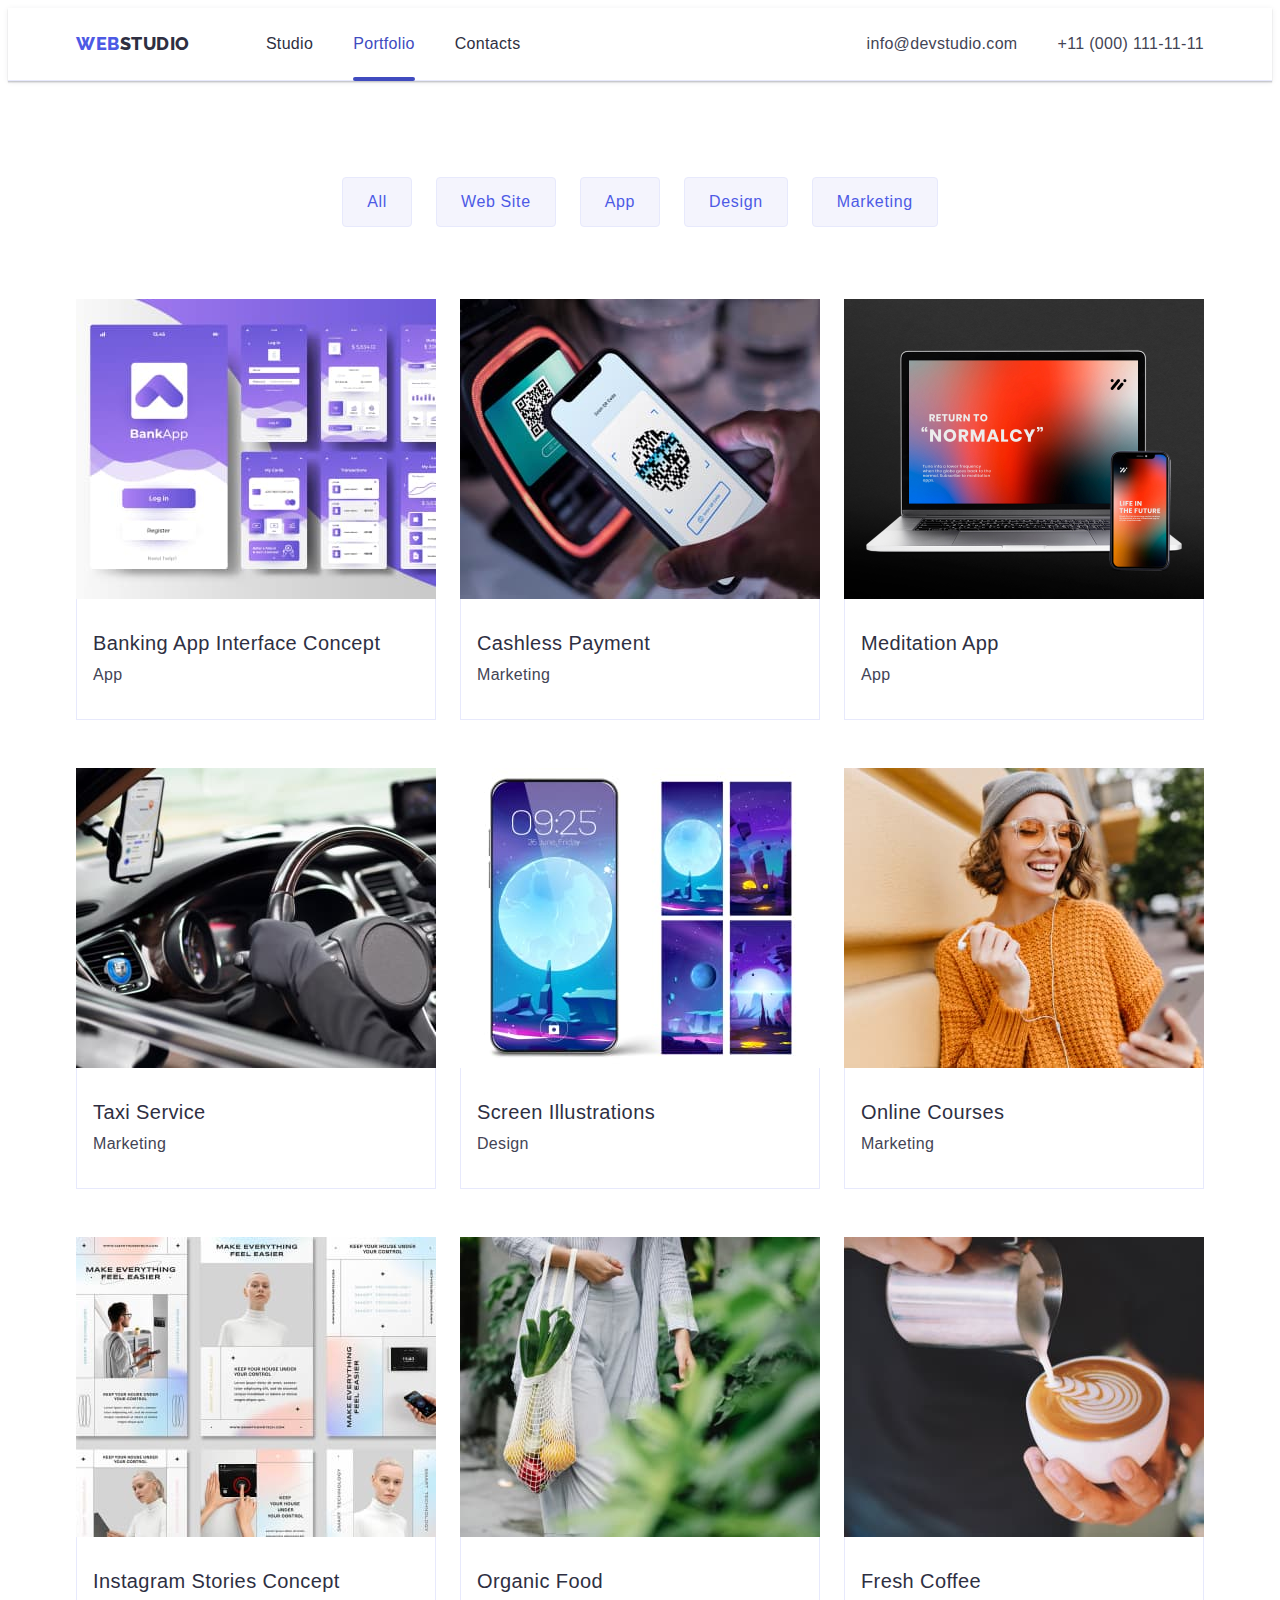
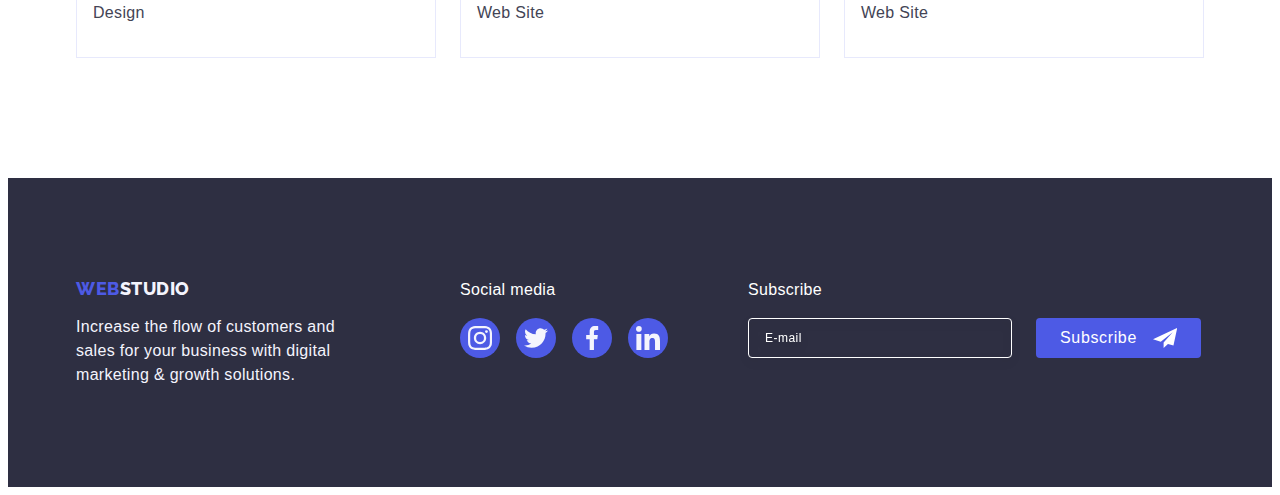
==== portfolio.html @ 1b5de305 "start" ====
<!DOCTYPE html>
<html lang="en">
<head>
    <meta charset="UTF-8">
    <meta http-equiv="X-UA-Compatible" content="IE=edge">
    <meta name="viewport" content="width=device-width, initial-scale=1.0">
    <link rel="preconnect" href="https://fonts.googleapis.com">
<link rel="preconnect" href="https://fonts.gstatic.com" crossorigin>
<link href="https://fonts.googleapis.com/css2?family=Raleway:wght@800family=Roboto:wght@400;500;700;900display=swap" rel="stylesheet">
    <title>WebStudio</title>
    <link rel="stylesheet" href="https://cdnjs.cloudflare.com/ajax/libs/modern-normalize/2.0.0/modern-normalize.min.css" integrity="sha512-4xo8blKMVCiXpTaLzQSLSw3KFOVPWhm/TRtuPVc4WG6kUgjH6J03IBuG7JZPkcWMxJ5huwaBpOpnwYElP/m6wg==" crossorigin="anonymous" referrerpolicy="no-referrer" />
    <link rel="stylesheet" href="./css/styles.css">
</head>

<body>
    <header class="header">
        <div class="container header-container">
            <nav class="header-navigation">
                <a class="logo link" href="#">Web<span class="header-logo">Studio</span></a>
                <ul class="header-list list">
                    <li class="header-item"><a class="header-link link" href="./index.html"> Studio</a></li>
                    <li class="header-item"><a class="header-link link activ" href="./portfolio.html">Portfolio</a></li>
                    <li class="header-item"><a class="header-link link" href="">Contacts</a></li>
                </ul>
                </nav>
                <address class="adress">
                    <ul class="adress-list list" >
                        <li class="adress-item">
                            <a class="adress-link link" href="mailto:info@devstudio.com">info@devstudio.com</a>
                        </li>
                        <li class="adress-item">
                            <a class="adress-link link" href="tel:+110001111111">+11 (000) 111-11-11</a>
                        </li>
                    </ul>
                </address>
            </div>
        </header>
    
    <main>
        <section class="section-top">
            <div class="wrap container">
                    <h1 class="visually-hidden">Advantages</h1>
                    <ul class="filters-list list">
                        <li class="filters-item">
                            <button class="filters-btn" type="button">All</button>
                        </li>
                        <li class="filters-item">
                            <button class="filters-btn" type="button">Web Site</button>
                        </li>
                        <li class="filters-item">
                        <button class="filters-btn" type="button">App</button>
                    </li>
                    <li class="filters-item">
                        <button class="filters-btn" type="button">Design</button>
                    </li>
                    <li class="filters-item">
                        <button class="filters-btn" type="button">Marketing</button>
                    </li>
                </ul>
            
                <ul class="list card-set">
                    <li class="banking-item card">
                        <a  class="banking-link link" href="">
                            <div class="card-wrap">
                                <img class="banking-photo" src="./images/img-1.jpg" alt="photo-1" width="360" height="300">
                                <p class="card-text">14 Stylish and User-Friendly App Design Concepts · Task Manager App · Calorie Tracker App · Exotic Fruit Ecommerce App · Cloud Storage App</p>
                            </div>
                            <div class="banking-add">
                                <h2 class="banking-text">Banking App Interface Concept</h2>
                                <p class="banking-desc">App</p>
                            </div>
                        </a>
                    </li>
                    <li class="banking-item card">
                        <a  class="banking-link link" href="">
                            <div class="card-wrap">
                            <img class="banking-photo" src="./images/img-2.jpg" alt="photo-2" width="360" height="300">
                            <p class="card-text">14 Stylish and User-Friendly App Design Concepts · Task Manager App · Calorie Tracker App · Exotic Fruit Ecommerce App · Cloud Storage App</p>
                            </div>
                            <div class="banking-add">
                                <h2 class="banking-text">Cashless Payment</h2>
                                <p class="banking-desc">Marketing</p>
                            </div>
                        </a>
                    </li>
                    <li class="banking-item card">
                        <a  class="banking-link link" href="">
                            <div class="card-wrap">
                            <img class="banking-photo" src="./images/img-3.jpg" alt="photo-3" width="360" height="300">
                            <p class="card-text">14 Stylish and User-Friendly App Design Concepts · Task Manager App · Calorie Tracker App · Exotic Fruit Ecommerce App · Cloud Storage App</p>
                            </div>
                            <div class="banking-add">
                                <h2 class="banking-text">Meditation App</h2>
                                <p class="banking-desc">App</p>
                            </div>
                        </a>
                    </li>
                    <li class="banking-item card">
                        <a class="banking-link link" href="">
                            <div class="card-wrap">
                            <img class="banking-photo" src="./images/img-4.jpg" alt="photo-4" width="360" height="300">
                            <p class="card-text">14 Stylish and User-Friendly App Design Concepts · Task Manager App · Calorie Tracker App · Exotic Fruit Ecommerce App · Cloud Storage App</p>
                            </div>
                            <div class="banking-add">
                                <h2 class="banking-text">Taxi Service</h2>
                                <p class="banking-desc">Marketing</p>
                            </div>
                        </a>
                </li>
                <li class="banking-item card">
                    <a class="banking-link link" href="">
                        <div class="card-wrap">
                        <img class="banking-photo" src="./images/img-5.jpg" alt="photo-5" width="360" height="300">
                        <p class="card-text">14 Stylish and User-Friendly App Design Concepts · Task Manager App · Calorie Tracker App · Exotic Fruit Ecommerce App · Cloud Storage App</p>
                        </div>
                        <div class="banking-add">
                            <h2 class="banking-text">Screen Illustrations</h2>
                            <p class="banking-desc">Design</p>
                        </div>
                    </a>
                </li>
                <li class="banking-item card">
                    <a class="banking-link link" href="">
                        <div class="card-wrap">
                        <img class="banking-photo" src="./images/img-6.jpg" alt="photo-6" width="360" height="300">
                        <p class="card-text">14 Stylish and User-Friendly App Design Concepts · Task Manager App · Calorie Tracker App · Exotic Fruit Ecommerce App · Cloud Storage App</p>
                        </div>
                        <div class="banking-add">
                            <h2 class="banking-text">Online Courses</h2>
                            <p class="banking-desc">Marketing</p>
                        </div>
                </a>
            </li>
            <li class="banking-item card">
                <a class="banking-link link" href="">
                    <div class="card-wrap">
                    <img class="banking-photo" src="./images/img-7.jpg" alt="photo-7" width="360" height="300">
                    <p class="card-text">14 Stylish and User-Friendly App Design Concepts · Task Manager App · Calorie Tracker App · Exotic Fruit Ecommerce App · Cloud Storage App</p>
                    </div>
                    <div class="banking-add">
                        <h2 class="banking-text">Instagram Stories Concept</h2>
                        <p class="banking-desc" >Design</p>
                    </div>
                </a>
            </li>
            <li class="banking-item card">
                <a class="banking-link link" href="">
                    <div class="card-wrap">
                    <img class="banking-photo" src="./images/img-8.jpg" alt="photo-8" width="360" height="300">
                    <p class="card-text">14 Stylish and User-Friendly App Design Concepts · Task Manager App · Calorie Tracker App · Exotic Fruit Ecommerce App · Cloud Storage App</p>
                    </div>
                    <div class="banking-add">
                        <h2 class="banking-text">Organic Food</h2>
                        <p class="banking-desc">Web Site</p>
                    </div>
                </a>
            </li>
            <li class="banking-item card">
                <a class="banking-link link" href="">
                    <div class="card-wrap">
                    <img class="banking-photo" src="./images/img-9.jpg" alt="photo-9" width="360" height="300">
                    <p class="card-text">14 Stylish and User-Friendly App Design Concepts · Task Manager App · Calorie Tracker App · Exotic Fruit Ecommerce App · Cloud Storage App</p>
                    </div>
                    <div class="banking-add">
                        <h2 class="banking-text">Fresh Coffee</h2>
                        <p class="banking-desc">Web Site</p>
                    </div>
                </a>
            </li>
        </ul>
    </div>
        </section>
    </main>
    
    <footer class="footer">
        <div class="footer-wrap container">
            <div class="footer-box">
                <a class="logo logo-link link" href="#">Web<span class="footer-logo">Studio</span></a>
                <p class="footer-text">Increase the flow of customers and sales for your business with digital marketing & growth solutions.</p>
            </div>
            <div class="footer-social">
                <p class="social-subtitle">Social media</p>
                <ul class="footer-soc-list list">
                    <li class="footer-soc-item">
                        <a class="footer-soc-link link" href="">
                            <svg class="footer-soc-svg" width="24" height="24">
                                <use href="./images/icons.svg#icon-instagram-2"></use>
                            </svg>
                        </a>
                    </li>
                    <li  class="footer-soc-item">
                        <a class="footer-soc-link link" href="">
                            <svg class="footer-soc-svg" width="24" height="24">
                                <use href="./images/icons.svg#icon-twitter-1"></use>
                            </svg>
                        </a>
                    </li>
                    <li  class="footer-soc-item">
                        <a class="footer-soc-link link" href="">
                            <svg class="footer-soc-svg" width="24" height="24">
                                <use href="./images/icons.svg#icon-facebook-1"></use>
                            </svg>
                        </a>
                    </li>
                    <li  class="footer-soc-item">
                        <a class="footer-soc-link link" href="">
                            <svg class="footer-soc-svg" width="24" height="24">
                                <use href="./images/icons.svg#icon-linkedin-1"></use>
                            </svg>
                        </a>
                    </li>
                </ul>
            </div>
            <div class="footer-button">
                <p class="footer-desc">Subscribe</p>
                <form class="footer-form">
                    <label class="footer-label">
                        <input class="footer-input" type="email" name="email" placeholder="E-mail">
                    </label>
                    <button class="subscribe-btn" type="submit">Subscribe
                        <svg class="footer-name-svg" width="24" height="24">
                            <use href="./images/icons.svg#icon-telegram"></use>
                        </svg>
                    </button>
                </form>
            </div>
        </div>
    </footer>
   
</body>
</html>
---- css/styles.css ----
:root{
    --title-color: #2E2F42;
    --subtitle-color: #434455;
    --primary-color: #4D5AE5;
    --btn-color: #F4f4fd;
    --second-color: #404BBF;
    --main-color: #FFFFFF;
    --link-color: #8E8F99;
    --transition: 250ms cubic-bezier(0.4, 0, 0.2, 1); 
}

*,
*::before,
*::after{
    box-sizing: border-box;
}

body{
    font-family: 'Roboto', sans-serif;
    color: var(--subtitle-color);
    background: var(--main-color);
}
p,h1,h2,h3,h4,h5,h6{
    margin-top: 0;
    margin-bottom: 0;
}
img{
    display: block;
    max-width: 100%;
    height: auto;
}

.link{
    text-decoration: none;
}
.list{
    list-style-type: none;
    margin-top: 0;
    margin-bottom: 0;
    padding-left: 0;
}
.visually-hidden {
    position: absolute;
    width: 1px;
    height: 1px;
    margin: -1px;
    border: 0;
    padding: 0;
    white-space: nowrap;
    clip-path: inset(100%);
    clip: rect(0 0 0 0);
    overflow: hidden;
  }


/* -----------------HEADER-------------------------------- */

.header{ 
    border-bottom: 1px solid #E7e9fc;
    box-shadow: 0px 2px 1px rgba(46, 47, 66, 0.08), 0px 1px 1px rgba(46, 47, 66, 0.16), 0px 1px 6px rgba(46, 47, 66, 0.08);
}
.container{
    width: 100%;
    max-width: 1158px;
    padding: 0 15px;
    margin: 0 auto;
}
.header-container{
    display: flex;
    justify-content: space-between;

    
}
.header-navigation{
    list-style: none;
    display: flex;
    align-items: center;

}
.header-list{
    display: flex;
    gap: 40px;
    
}


.header-logo{
    font-family: 'Raleway', sans-serif;
    font-weight: 800;
    font-size: 18px;
    line-height: 1.17;
    color: var(--title-color);
    text-transform: uppercase;
    letter-spacing: 0.03em;
}

.logo{
    font-family: 'Raleway', sans-serif;
    font-weight: 800;
    font-size: 18px;
    line-height: 1.17;
    letter-spacing: 0.03em;
    text-transform: uppercase;
    color: var(--primary-color);
    margin-right: 76px;
    
   
}


.header-link{
    font-weight: 500;
    font-size: 16px;
    line-height: 1.5;
    letter-spacing: 0.02em;
    color: var(--title-color);
    text-decoration: none;
    padding-top: 24px;
    padding-bottom: 24px;
    display: block;
    transition: color var(--transition);
}
.header-link:hover,
.header-link:focus{
    color: var(--second-color); 
}
.activ{
    position: relative;
    color: var(--second-color);
}
.activ::after{
    content: "";
    position: absolute;
    width: 100%;
    height:4px;
    left: 0;
    bottom: -1px;
    background-color: var(--second-color);
    border-radius: 2px;
}



.adress{
    display: flex;
    font-style: normal;
    align-items: center;

}
.adress-list{
    display: flex;
    gap: 40px;

    
}
.adress-link{
    font-size: 16px;
    line-height: 1.5;
    letter-spacing: 0.02em;
    color: var(--subtitle-color);
    transition: color var(--transition);
}
.adress-link:hover,
.adress-link:focus{
    color: var(--second-color);
}

/* -------------------HERO---------------------------------------- */

.section-hero{
  padding: 188px 0;
  background: var(--title-color);
  background-image:
  linear-gradient(rgba(46, 47, 66, 0.7),
  rgba(46, 47, 66, 0.7)),
     url(../images/people-office.jpg);
  background-repeat: no-repeat;
  background-position: center;
  background-size: cover;
  max-width: 1440px;
  margin: 0 auto;
 
}

.hero-title{
    font-weight: 700;
    font-size: 56px;
    line-height: 1.07;
    text-align: center;
    letter-spacing: 0.02em;
    color: var(--main-color);
    max-width: 496px;
    margin-left: auto;
    margin-right: auto;
    margin-bottom: 48px;
   
}

.hero-btn{
    font-family: 'Roboto' ,sans-serif;
    font-weight: 500;
    font-size: 16px;
    letter-spacing: 0.04em;
    line-height: 1.5;
    color: var(--main-color);
    background-color: var(--primary-color);
    cursor: pointer;
    display: block;
    margin: 0 auto;
    padding: 16px 32px;
    min-width: 169px;
    height: 56px;
    border: none;
    border-radius: 4px;
    transition:
    background-color var(--transition);

}
.hero-btn:hover,
.hero-btn:focus{
    background-color: var(--second-color);
    color: var(--main-color);
    
}
/* --------------------TECHNO-------------------------------- */
.techno{
    padding-top: 120px;
    padding-bottom: 120px;
}
.techno-icon{
    display: flex;
    justify-content: center;
    align-items: center;
    height: 112px;
    background-color: #f4f4fd;
    border-radius: 4px;
    margin-bottom: 8px;
}

.techno-list{
    display: flex;
    gap: 24px;
}
.techno-item{
    flex-basis: calc((100% - 72px) / 4);
}
.techno-title{
    font-weight: 500;
    font-size: 20px;
    line-height: 1.2;
    letter-spacing: 0.02em;
    color: var(--title-color);
    margin-bottom: 8px;
}
.techno-text{
    font-size: 16px;
    line-height: 1.5;
    letter-spacing: 0.02em;
    color: var(--subtitle-color);
}
/* ----------------------------DOING------------------------- */
.doing{
    padding-bottom: 120px;
}

.doing-list{
    display: flex;
    flex-wrap: wrap;
    gap: 24px;
}
.doing-item{
    width: calc((100% - 48px) / 3);
}


/* -------------------TEAM-------------------------- */
.team{
    background-color: var(--btn-color);
    padding: 120px 0;
}
.team-list{
    display: flex;
    flex-wrap: wrap;
    gap: 24px;
}
.team-icon{
    display: flex;
    justify-content: center;
    gap: 24px;
}
.icon-item{
    width: 40px;
    height: 40px;
}
.icon-link{
    width: 100%;
    height: 100%;
    background-color: #4D5AE5;
    display: flex;
    justify-content: center;
    align-items: center;
    border-radius: 50%;
    transition: background-color var(--transition);
}
.icon-link:hover,
.icon-link:focus{
    background-color: var(--second-color);
}
.icon-soc{
    fill: var(--btn-color);
}
.team-item{
    background-color: var(--main-color);
    width: calc((100% - 72px) / 4);
    border-radius: 0px 0px 4px 4px;
    box-shadow: 0px 1px 6px rgba(46, 47, 66, 0.08), 0px 1px 1px rgba(46, 47, 66, 0.16), 0px 2px 1px rgba(46, 47, 66, 0.08);

}
.team-inner{
    padding: 32px 0;
}
.customers-title,
.doing-title,
.team-title{
    font-weight: 700;
    font-size: 36px;
    line-height: 1.11;
    letter-spacing: 0.02em;
    color: var(--title-color);
    text-align: center;
    text-transform: capitalize;
    margin-bottom: 72px;
}

    

.team-title-less{
    font-weight: 500;
    font-size: 20px;
    line-height: 1.2;
    letter-spacing: 0.02em;
    color: var(--title-color);
    background-color: var(--main-color);
    margin-bottom: 8px;
    text-align: center;
}
.team-text{
    font-size: 16px;
    line-height: 1.5;
    letter-spacing: 0.02em;
    color: var(--subtitle-color);
    text-align: center;
    margin-bottom: 8px;;
}
/* -------------CUSTOMERS------------- */
.customers{
    padding: 120px 0;
}
.customers-list{
    display: flex;
    gap: 24px;
}
.customers-item{
    flex-basis: calc((100% - 120px) / 6);
    height: 88px;
}
.customers-svg{
    fill: currentColor;
}
.customers-link{
    width: 100%;
    height: 100%;
    border: 1px solid #8E8F99;border-radius: 4px;
    display: flex;
    justify-content: center;
    align-items: center;
    color: var(--link-color);
    transition: border-color var(--transition),
    color var(--transition);
}



.customers-link:hover,
.customers-link:focus{
    border-color: var(--second-color);
    color: var(--second-color);
}


/* ---------------FOOTER------------ */
.footer{
    background-color: var(--title-color);
    padding: 100px 0;
}
.footer-wrap{
    display: flex;
    align-items: baseline;
}
.footer-logo{
    font-family: 'Raleway', sans-serif;
    font-weight: 800;
    font-size: 18px;
    line-height: 1.17;
    letter-spacing: 0.03em;
    text-transform: uppercase;
    color: var(--btn-color);
    margin-bottom: 16px;

}
.logo-link{
    display: inline-block;
    margin-bottom: 16px;
}
.footer-text{
    font-size: 16px;
    line-height: 1.5;
    letter-spacing: 0.02em;
    color: var(--btn-color);
    max-width: 264px;
   
}
.footer-social{
    width: 208px;
    height: 80px;
    margin-right: 80px;
}
.footer-soc-list{
    display: flex;
    gap: 16px;
}
.footer-soc-item{
    width: 40px;
    height: 40px;
}
.footer-soc-link{
    width: 100%;
    height: 100%;
    border-radius: 50%;
    background-color: var(--primary-color);
    display: flex;
    justify-content: center;
    align-items: center;
    transition: background-color var(--transition);
}
.footer-soc-link:hover,
.footer-soc-link:focus{
    background-color: #31d0aa;
}

.footer-box{
    margin-right: 120px;
}
.footer-soc-svg{
    fill: var(--btn-color);
}
.footer-desc,
.social-subtitle{
    font-weight: 500;
    font-size: 16px;
    line-height: 1.5;
    letter-spacing: 0.02em;
    color: var(--main-color);
    margin-bottom: 16px;
}
.footer-button{

}
.footer-form{
    display: flex;
    gap: 24px;
}
.footer-input{
    width: 264px;
    height: 40px;
    border: 1px solid var(--main-color);
    border-radius: 4px;
    background-color: transparent;
    padding: 8px 16px;
    font-weight: 400;
    font-size: 12px;
    line-height: 1.5;
    letter-spacing: 0.04em;
    color: var(--main-color);
    filter: drop-shadow(0px 4px 4px rgba(0, 0, 0, 0.15));

}
.footer-input::placeholder{
    color: var(--main-color);
}
.subscribe-btn{
    font-family: 'Roboto',sans-serif;
    font-style: normal;
    font-weight: 500;
    font-size: 16px;
    line-height: 1.5;
    text-align: center;
    letter-spacing: 0.04em;
    color: var(--main-color);
    background-color: var(--primary-color);
    border-radius: 4px;
    padding: 8px 24px;
    min-width: 165px;
    height: 40px;
    display: flex;
    justify-content: center;
    align-items: center;
    cursor: pointer;
    border: none;
}
.footer-name-svg{
    margin-left: 16px;
}
    
/* -----------PORTFOLIO--------------     */
.section-top{
    padding-top: 96px;
    padding-bottom: 120px;
}

.filters-list{
    display: flex;
    justify-content: center;
    gap: 24px;
    margin-bottom: 72px;
  
}


.filters-btn{
    font-family: "Roboto", sans-serif;
    font-weight: 500;
    font-size: 16px;
    line-height: 1.5;
    letter-spacing: 0.04em;
    color: var(--primary-color);
    background-color: var(--btn-color);
    cursor: pointer;
    padding: 12px 24px;
    border: 1px solid #E7E9FC;
    border-radius: 4px;
    transition: color var(--transition), background-color var(--transition), border-color var(--transition), box-shadow var(--transition);


}
.filters-btn:hover,
.filters-btn:focus{
    background-color: var(--second-color);
    color: var(--main-color);
    border: 1px solid transparent;
    box-shadow: 0px 3px 1px rgba(0, 0, 0, 0.1), 0px 2px 1px rgba(0, 0, 0, 0.08), 0px 2px 2px rgba(0, 0, 0, 0.12);

}
 



.card-set{
    display: flex;
    flex-wrap: wrap;
    row-gap: 48px;
    column-gap: 24px;

    
}
.card-wrap{
    position:relative;
    overflow: hidden;
}
.card-text{
    font-weight: 400;
    font-size: 16px;
    line-height: 1.5;
    letter-spacing: 0.02em;
    color: #F4F4FD;
    position: absolute;
    top: 0;
    padding: 40px 32px;
    background-color: var(--primary-color);
    width: 100%;
    height: 100%;
    transform: translateY(100%);
    transition: transform var(--transition);
}
.banking-link:hover .card-text,
.banking-link:focus .card-text{
    transform: translateY(0%);
}

.card{
    width: calc((100% - 48px) / 3);

}
.banking-link{
    display: block;
    transition: box-shadow var(--transition);
}
.banking-link:hover,
.banking-link:focus{
    box-shadow: 0px 1px 6px rgba(46, 47, 66, 0.08), 0px 1px 1px rgba(46, 47, 66, 0.16), 0px 2px 1px rgba(46, 47, 66, 0.08);
}
.banking-add{
    padding: 32px 16px;
    border: 1px solid #E7E9FC;
    border-top: none;
}

.banking-text{
    font-weight: 500;
    font-size: 20px;
    line-height: 1.2;
    letter-spacing: 0.02em;
    color: var(--title-color);
    margin-bottom: 8px;
}


.banking-desc{
    font-size: 16px;
    line-height: 1.5;
    letter-spacing: 0.02em;
    color: var(--subtitle-color);
}
.backdrop{
    position: fixed;
    top: 0;
    left: 0;
    z-index: 2;
    width: 100%;
    height: 100%;
    background-color: rgba(46, 47, 66, 0.4);
    transition: opacity var(--transition), visibility var(--transition);
   
}
.modal{
    position: absolute;
    top: 50%;
    left: 50%;
    transform: translate(-50%, -50%) scaleY(1);
    width: 408px;
    min-height: 584px;
    background: #FCFCFC;
    box-shadow: 0px 1px 1px rgba(0, 0, 0, 0.14), 0px 1px 3px rgba(0, 0, 0, 0.12), 0px 2px 1px rgba(0, 0, 0, 0.2);
    border-radius: 4px;
    transition: transform var(--transition);
    background: #FFFFFF;
    padding: 72px 24px 24px 24px;

}
.is-hidden{
     opacity: 0;
     visibility: hidden;
     pointer-events: none;
} 
.modal-btn{
    position: absolute;
    top: 24px;
    right: 24px;
    width: 24px;
    height: 24px;
    border-radius: 50%;
    display: flex;
    align-items: center;
    justify-content: center;
    background: #E7E9FC;
    border: 1px solid rgba(0, 0, 0, 0.1);
    padding: 0;
    cursor: pointer;
    transition: background-color var(--transition), border var(--transition);
}
.backdrop.is-hidden .modal{
    transform: translate(-50%, -50%) scaleY(0);
}
.modal-btn:hover,
.modal-btn:focus{
    background-color: var(--second-color);
    border: none;
}
.modal-btn-svg{
    transition: fill var(--transition);
}
.modal:hover .modal-btn,
.modal:focus .modal-btn{
    fill: #ffffff;
} 
.modal-title{
    font-weight: 500;
    font-size: 16px;
    line-height: 1.5;
    text-align: center;
    letter-spacing: 0.02em;
    color: var(--title-color);
    margin-bottom: 16px;
}
.modal-field{
    display: flex;
    flex-direction: column;
    max-width: 100%;
    margin-bottom: 8px;
}

.form-input{
    font-family: inherit;
    width: 360px;
    height: 40px;
    border-radius: 4px;
    border: 1px solid rgba(46, 47, 66, 0.4);
    background-color: transparent;
    padding-left: 38px;
    outline: transparent;
    transition: border-color var(--transition);
}
.form-label{
    display: inline-block;
    margin-bottom: 4px;
    font-weight: 400;
    font-size: 12px;
    line-height: 1.17;
    letter-spacing: 0.04em;
    color: var(--link-color);

}
.form-input:focus{
    border-color: var(--primary-color);
}
.form-input:focus + .modal-name-svg{
    fill: var(--primary-color);
}

 
.input-wrep{
    position: relative;
    
}
.modal-name-svg{
    position: absolute;
    left: 16px;
    top: 50%;
    transform: translateY(-50%);
    transition: fill var(--transition);
}
.area{
    margin-bottom: 16px;
}
.form-textarea{
    width: 360px;
    height: 120px;
    border-radius: 4px;
    padding: 8px 16px;
    font-weight: 400;
    font-size: 12px;
    line-height: 1.17;
    letter-spacing: 0.04em;
    resize: none;
    color: rgba(46, 47, 66, 0.4);
    border: 1px solid rgba(46, 47, 66, 0.4);
    background-color: transparent;
    outline: transparent;
    transition: border-color var(--transition);
}
.form-textarea:focus{
    border-color: var(--primary-color);
}
.form-textarea::placeholder{
    border-color: var(--primary-color);
}
.input-check{
    display: inline-block;
}
.modal-check{
    margin-bottom: 24px;
}
.check-label{
    font-weight: 400;
    font-size: 12px;
    line-height: 1.17;
    letter-spacing: 0.04em;
    color: #8E8F99;
}

.check-label a{
    text-decoration: underline;
}

.check-label span{
    width: 16px;
    height: 16px;
    display: inline-flex;
    align-items: center;
    justify-content: center;
    background: #FFFFFF;
    border: 1px solid rgba(46, 47, 66, 0.4);
    border-radius: 2px;
    margin-right: 8px;
    fill: transparent;
    transition: background-color var(--transition),
    border var(--transition),
    fill var(--transition);
}
.chack-link{
    color: var(--primary-color);
}
.input-check:checked + .check-label span{
    background-color: var(--second-color);
    border: none;
    fill: var(--btn-color);
}
.botton-btn{
    font-family: 'Roboto', sans-serif;
    font-weight: 500;
    font-size: 16px;
    line-height: 1.5;
    display: block;
   margin: 0 auto;
    min-width: 169px;
    height: 56px;
    letter-spacing: 0.04em;
    color: #FFFFFF;
    background: var(--primary-color);
    box-shadow: 0px 4px 4px rgba(0, 0, 0, 0.15);
    border-radius: 4px;
    padding: 16px 32px;
    cursor: pointer;
    border: none;
    transition: background-color var(--transition);
}
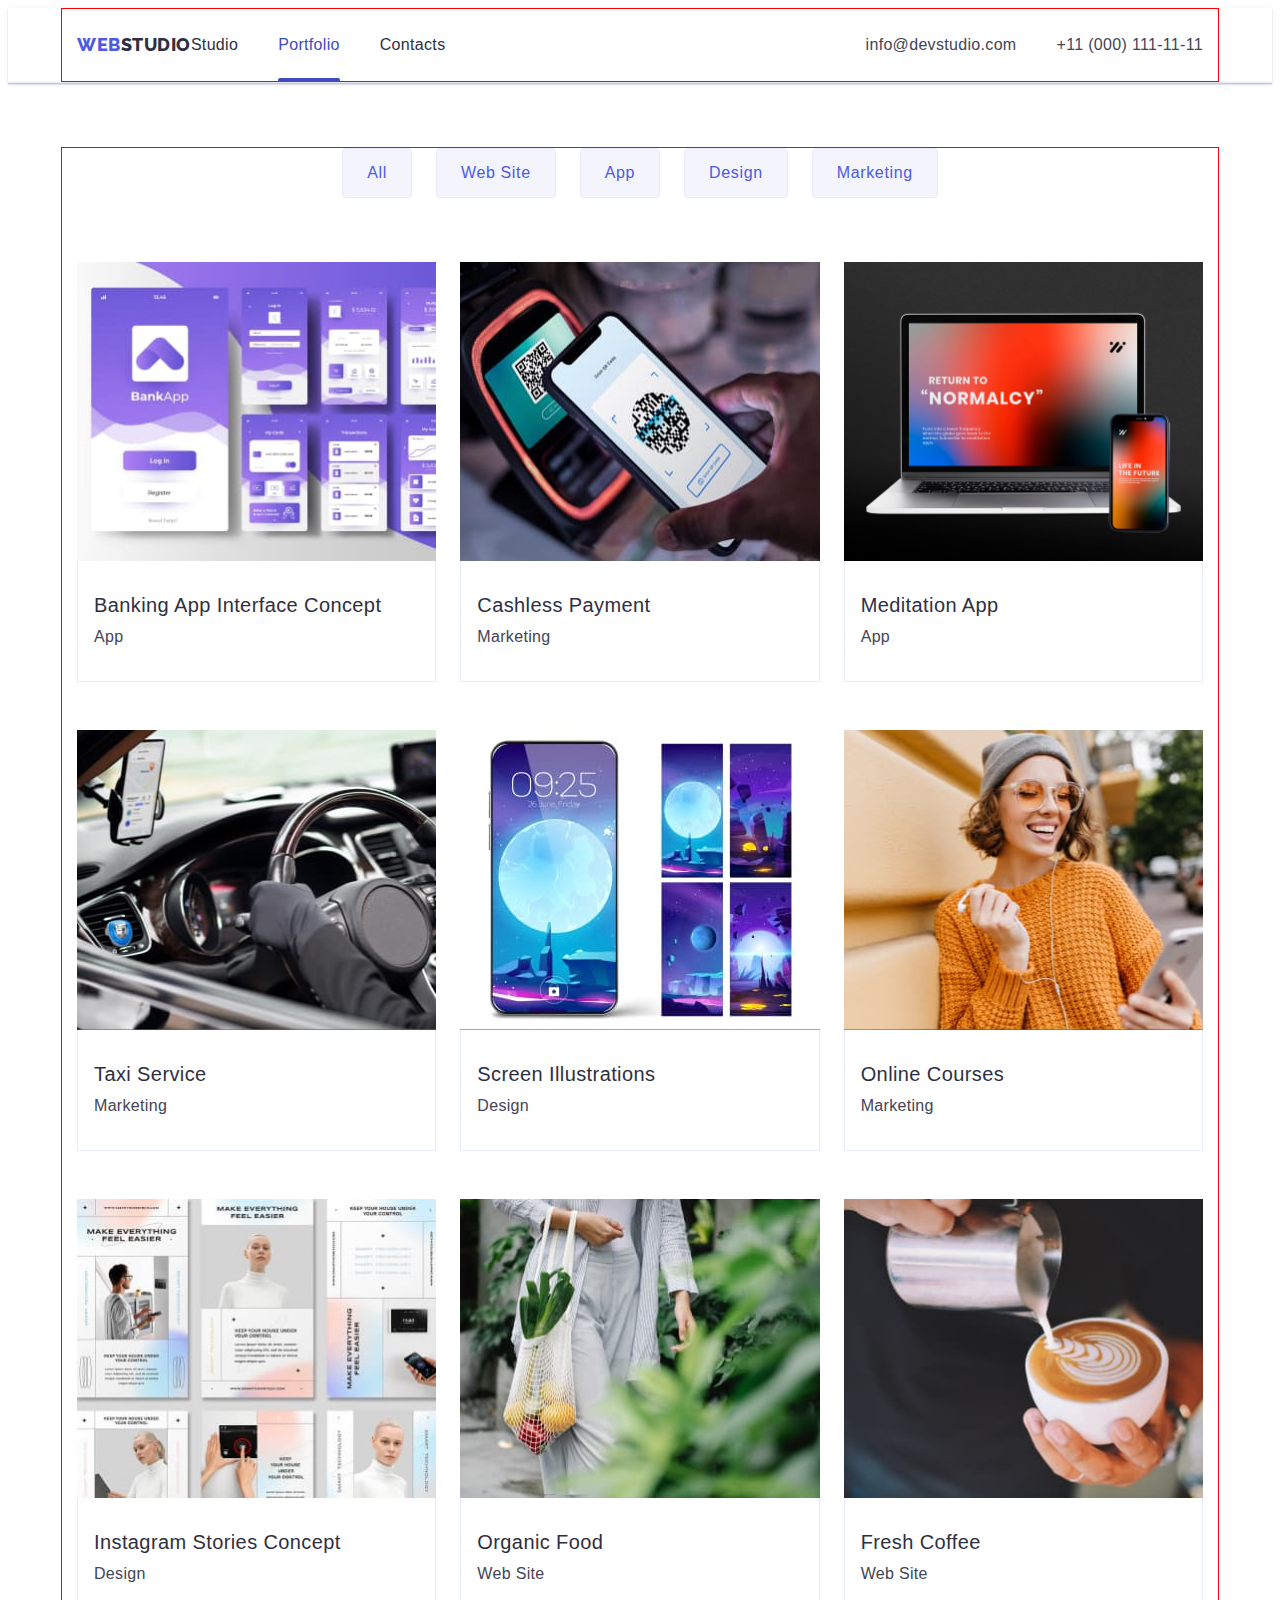
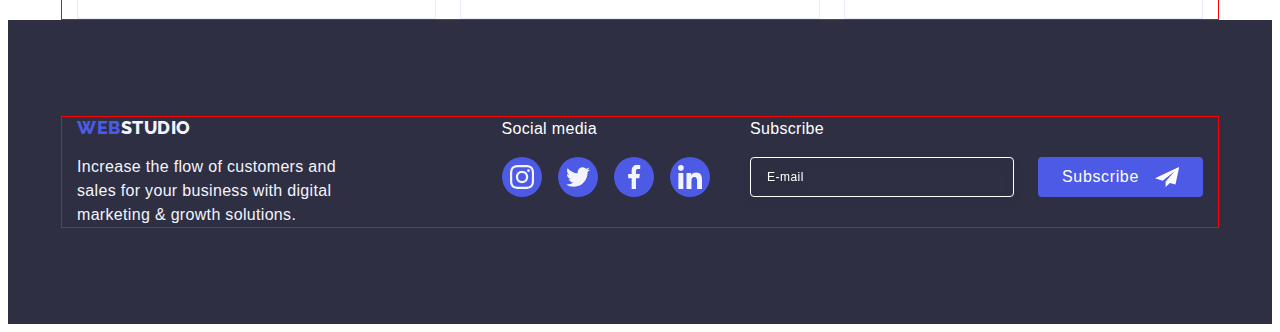
==== commit c7f21b85: "commit" ====
--- a/portfolio.html
+++ b/portfolio.html
@@ -40,24 +40,23 @@
         <section class="section-top">
             <div class="wrap container">
                     <h1 class="visually-hidden">Advantages</h1>
-                    <ul class="filters-list list">
-                        <li class="filters-item">
-                            <button class="filters-btn" type="button">All</button>
-                        </li>
-                        <li class="filters-item">
-                            <button class="filters-btn" type="button">Web Site</button>
-                        </li>
-                        <li class="filters-item">
-                        <button class="filters-btn" type="button">App</button>
-                    </li>
-                    <li class="filters-item">
-                        <button class="filters-btn" type="button">Design</button>
-                    </li>
-                    <li class="filters-item">
-                        <button class="filters-btn" type="button">Marketing</button>
-                    </li>
-                </ul>
-            
+                        <ul class="filters-list list">
+                            <li class="filters-item">
+                                <button class="filters-btn" type="button">All</button>
+                            </li>
+                            <li class="filters-item">
+                                <button class="filters-btn" type="button">Web Site</button>
+                            </li>
+                            <li class="filters-item">
+                                <button class="filters-btn" type="button">App</button>
+                            </li>
+                            <li class="filters-item">
+                                <button class="filters-btn" type="button">Design</button>
+                            </li>
+                            <li class="filters-item">
+                                <button class="filters-btn" type="button">Marketing</button>
+                            </li>
+                        </ul>
                 <ul class="list card-set">
                     <li class="banking-item card">
                         <a  class="banking-link link" href="">
--- a/css/styles.css
+++ b/css/styles.css
@@ -59,12 +59,14 @@
     border-bottom: 1px solid #E7e9fc;
     box-shadow: 0px 2px 1px rgba(46, 47, 66, 0.08), 0px 1px 1px rgba(46, 47, 66, 0.16), 0px 1px 6px rgba(46, 47, 66, 0.08);
 }
-.container{
+/* .container{
     width: 100%;
     max-width: 1158px;
     padding: 0 15px;
     margin: 0 auto;
-}
+} */
+
+  
 .header-container{
     display: flex;
     justify-content: space-between;
@@ -102,7 +104,7 @@
     letter-spacing: 0.03em;
     text-transform: uppercase;
     color: var(--primary-color);
-    margin-right: 76px;
+    /* margin-right: 76px; */
     
    
 }
@@ -224,40 +226,55 @@
 }
 /* --------------------TECHNO-------------------------------- */
 .techno{
-    padding-top: 120px;
-    padding-bottom: 120px;
+    padding-top: 96px;
+    padding-bottom: 96px;
 }
 .techno-icon{
-    display: flex;
+    /* display: flex;
     justify-content: center;
     align-items: center;
     height: 112px;
     background-color: #f4f4fd;
     border-radius: 4px;
-    margin-bottom: 8px;
+    margin-bottom: 8px; */
+    display: none;
 }
 
 .techno-list{
     display: flex;
-    gap: 24px;
+    flex-wrap: wrap;
+    /* gap: 72px; */
 }
 .techno-item{
-    flex-basis: calc((100% - 72px) / 4);
-}
-.techno-title{
+    /* flex-basis: calc((100% - 72px) / 4); */
+    width: 100%;
+}
+/* .techno-title{
     font-weight: 500;
     font-size: 20px;
     line-height: 1.2;
     letter-spacing: 0.02em;
     color: var(--title-color);
     margin-bottom: 8px;
+} */
+.techno-title{
+    font-weight: 700;
+    line-height: 40px;
+    letter-spacing: 0.72px;
+    font-size: 36px;
+    text-align: center;
+    margin-bottom: 8px;
+    color: var(--title-color);
 }
 .techno-text{
     font-size: 16px;
     line-height: 1.5;
-    letter-spacing: 0.02em;
-    color: var(--subtitle-color);
-}
+    letter-spacing: 0.32;
+    color: var(--title-color);
+     margin-bottom: 72px;
+    font-weight: 500;
+}
+
 /* ----------------------------DOING------------------------- */
 .doing{
     padding-bottom: 120px;
@@ -354,14 +371,18 @@
 }
 /* -------------CUSTOMERS------------- */
 .customers{
-    padding: 120px 0;
+    padding: 96px 0;
 }
 .customers-list{
     display: flex;
-    gap: 24px;
+    /* gap: 24px; */
+    flex-direction: row;
+    flex-wrap: wrap;
+    column-gap: 16px;
+    row-gap: 72px;
 }
 .customers-item{
-    flex-basis: calc((100% - 120px) / 6);
+    flex-basis: calc((100% - 16px) / 2);
     height: 88px;
 }
 .customers-svg{
@@ -391,12 +412,27 @@
 /* ---------------FOOTER------------ */
 .footer{
     background-color: var(--title-color);
-    padding: 100px 0;
+    padding: 96px 0;
 }
 .footer-wrap{
     display: flex;
-    align-items: baseline;
-}
+    flex-direction: column;
+    align-items: center;
+    gap: 72px;
+}
+.footer-box{
+    display: flex;
+    flex-direction: column;
+    justify-content: center;
+    align-items: center;
+}
+.footer-social{
+    display: flex;
+    flex-direction: column;
+    justify-content: center;
+    align-items: center;
+}
+
 .footer-logo{
     font-family: 'Raleway', sans-serif;
     font-weight: 800;
@@ -410,7 +446,8 @@
 }
 .logo-link{
     display: inline-block;
-    margin-bottom: 16px;
+    margin-bottom: 17px;
+   
 }
 .footer-text{
     font-size: 16px;
@@ -423,7 +460,8 @@
 .footer-social{
     width: 208px;
     height: 80px;
-    margin-right: 80px;
+    /* margin-right: 80px; */
+   
 }
 .footer-soc-list{
     display: flex;
@@ -449,7 +487,8 @@
 }
 
 .footer-box{
-    margin-right: 120px;
+    /* margin-right: 120px; */
+   
 }
 .footer-soc-svg{
     fill: var(--btn-color);
@@ -464,14 +503,19 @@
     margin-bottom: 16px;
 }
 .footer-button{
-
+    display: flex;
+    flex-direction: column;
+    align-items: center;
+  
 }
 .footer-form{
     display: flex;
-    gap: 24px;
+    align-items: center;
+    flex-direction: column;
+
 }
 .footer-input{
-    width: 264px;
+    width: 398px;
     height: 40px;
     border: 1px solid var(--main-color);
     border-radius: 4px;
@@ -483,6 +527,7 @@
     letter-spacing: 0.04em;
     color: var(--main-color);
     filter: drop-shadow(0px 4px 4px rgba(0, 0, 0, 0.15));
+    margin-bottom: 16px;
 
 }
 .footer-input::placeholder{
@@ -514,18 +559,25 @@
     
 /* -----------PORTFOLIO--------------     */
 .section-top{
-    padding-top: 96px;
-    padding-bottom: 120px;
-}
-
-.filters-list{
+    /* padding-top: 96px;
+    padding-bottom: 120px; */
+    padding-top: 48px;
+   
+}
+
+/* .filters-list{
     display: flex;
     justify-content: center;
     gap: 24px;
     margin-bottom: 72px;
-  
-}
-
+} */
+.filters-list{
+    display: flex;
+    flex-wrap: wrap;
+    column-gap: 24px;
+    row-gap: 16px;
+    margin-bottom: 46px;
+}
 
 .filters-btn{
     font-family: "Roboto", sans-serif;
@@ -824,12 +876,141 @@
     border: none;
     transition: background-color var(--transition);
 }
-
-    
-    
-    
-
-
-
-
-
+.container {
+    max-width: 428px;
+    padding-left: 16px;
+    padding-right: 16px;
+    margin-left: auto;
+    margin-right: auto;
+    border: 1px solid red;
+  }
+
+@media screen and (min-width: 768px) {
+    .container {
+      max-width: 768px;
+      padding-left: 15px;
+      padding-right: 15px;
+    }
+    /* --------TECHNO---------- */
+    
+    .techno-list{
+        column-gap: 24px;
+        row-gap: 72px;
+    }
+    .techno-item{
+        flex-basis: calc((100% - 24px) / 2);
+    }
+    .techno-title{
+        text-align: unset;
+    }
+    .techno-text{
+        margin-bottom: 0;
+    }
+    /* ----CUSTOMERS----- */
+    
+    .customers-item{
+        flex-basis: calc((100% - 48px) / 3);
+    }
+    /* ------FOOTER------ */
+    .footer-wrap{
+        /* max-width: 584px; */
+        flex-direction: row;
+        flex-wrap: wrap;
+        align-items: baseline;
+        gap: 72px 24px;
+    }
+    .footer-form{
+        flex-direction: row;
+    }
+    .footer-desc{
+        margin-right: auto;
+    }
+    .footer-input{
+        width: 264px;
+        margin-bottom: 0;
+        margin-right: 24px;
+    }
+
+    /* ----PORTFOLIO----- */
+    .section-top{
+        padding-top: 64px;
+    }
+    .filters-list{
+        display: flex;
+        justify-content: center;
+        gap: 24px;
+        margin-bottom: 64px;
+    }
+    
+    
+
+    
+    }
+    
+    
+    
+  
+
+  @media screen and (min-width: 1158px) {
+    .container {
+      max-width: 1158px;
+      /* padding-left: 15px;
+      padding-right: 15px; */
+    }
+    .techno-icon{
+        display: flex;
+        justify-content: center;
+        align-items: center;
+        height: 112px;
+        background-color: #f4f4fd;
+        border-radius: 4px;
+        margin-bottom: 8px;
+       
+    }
+    .techno{
+        padding-top: 120px;
+        padding-bottom: 120px;
+    }
+    .techno-item{
+        flex-basis: calc((100% - 72px) / 4);
+    }
+    .techno-text{
+        margin-bottom: 0;
+    }
+    
+    
+    .techno-title{
+        font-size: 20px;
+        font-weight: 500;
+        line-height: 1.2;
+        letter-spacing: 0.4px;
+    } 
+/* ----CUSTOMERS----- */
+    .customers-item{
+        flex-basis: calc((100% - 120px) / 6);
+    }
+    .customers{
+        padding: 120px 0;
+    }
+    /* ---FOOTER-----  */
+    .footer-wrap{
+        flex-direction: row;
+        justify-content: space-between;
+        gap: unset;
+    }
+    .footer-box{
+        align-items: unset;
+        margin-right: 120px;
+    }
+    .footer-social{
+        align-items: unset;
+       
+    }
+}
+    
+    
+
+
+
+
+
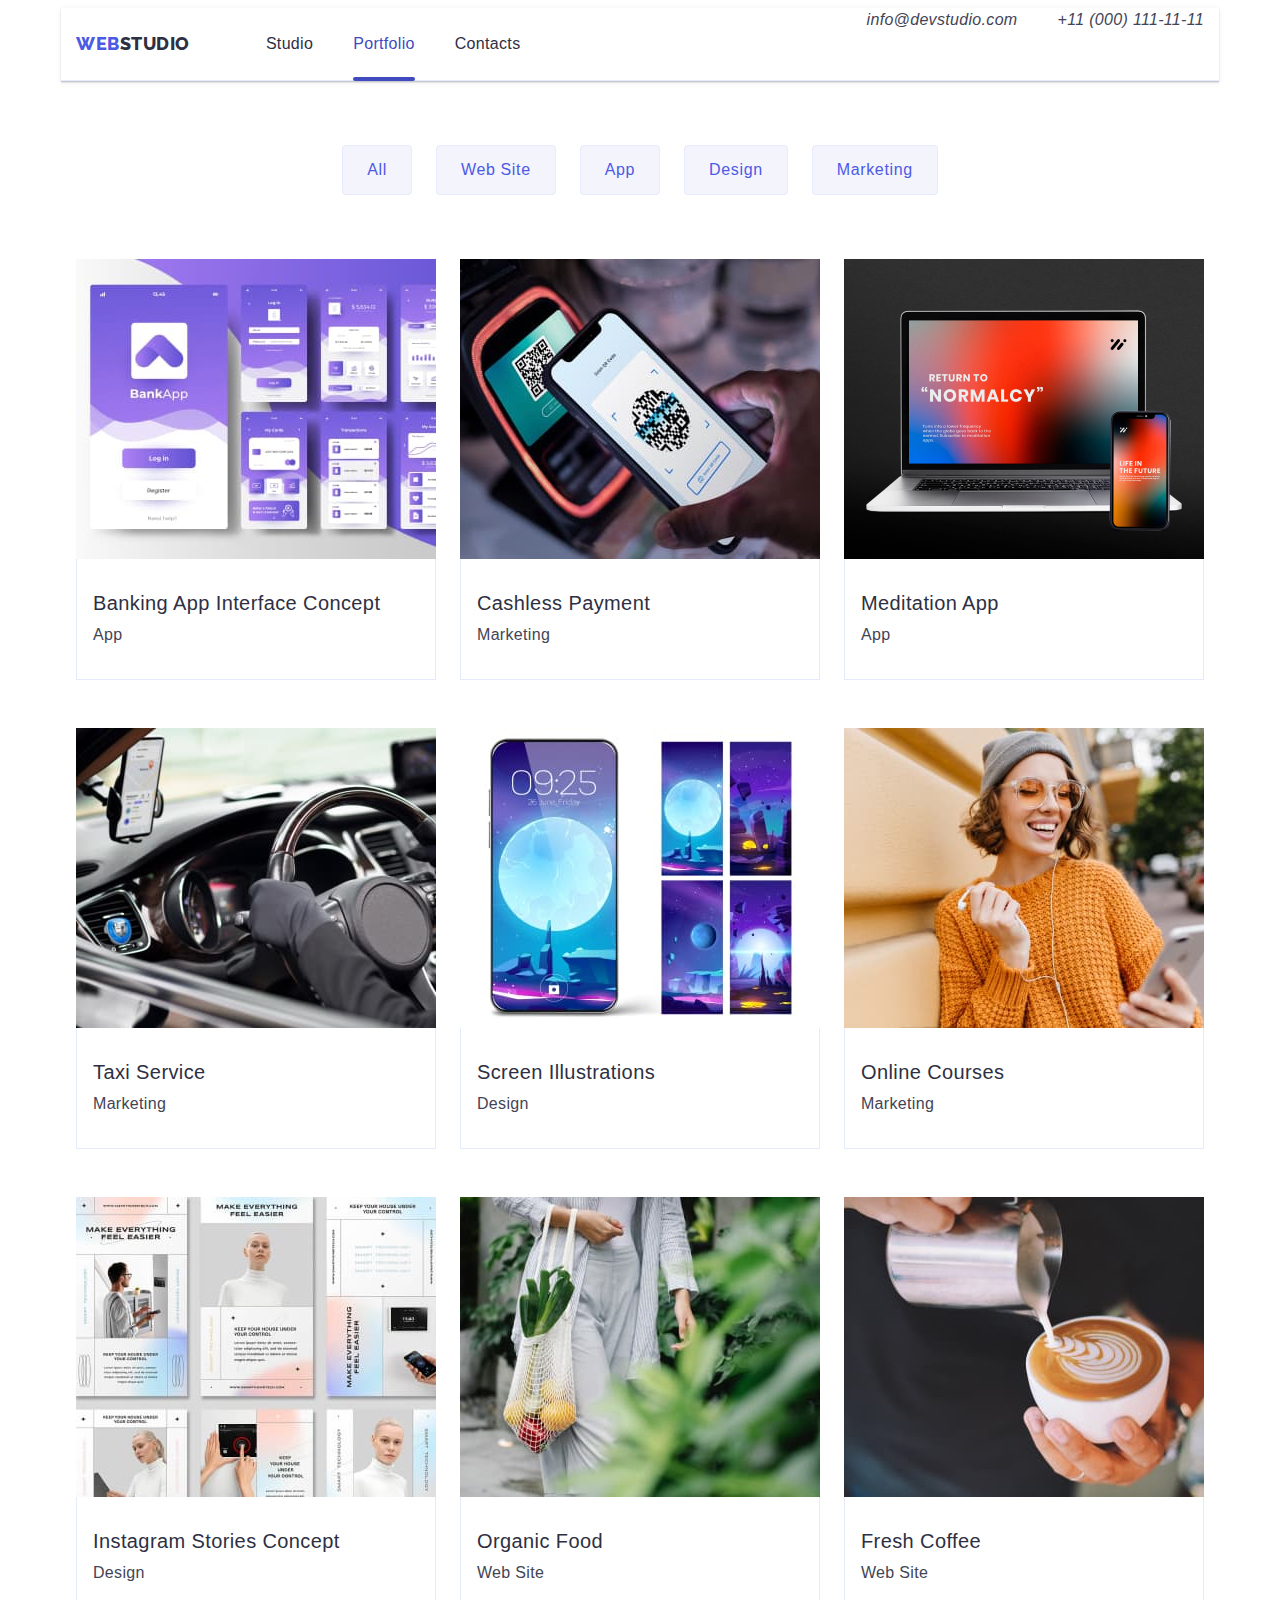
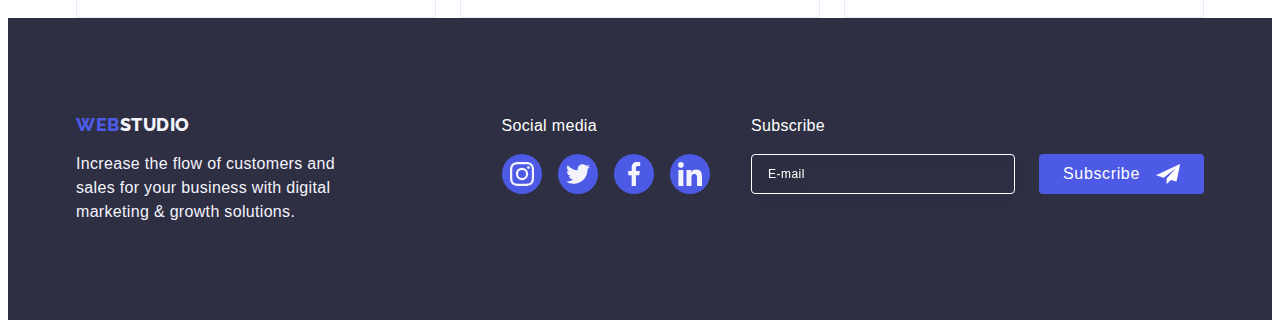
==== commit 369a76d0: "last commit" ====
--- a/portfolio.html
+++ b/portfolio.html
@@ -13,8 +13,8 @@
 </head>
 
 <body>
-    <header class="header">
-        <div class="container header-container">
+    <header class="header container">
+        <div class="header-container">
             <nav class="header-navigation">
                 <a class="logo link" href="#">Web<span class="header-logo">Studio</span></a>
                 <ul class="header-list list">
--- a/css/styles.css
+++ b/css/styles.css
@@ -26,7 +26,7 @@
 }
 img{
     display: block;
-    max-width: 100%;
+    width: 100%;
     height: auto;
 }
 
@@ -66,12 +66,10 @@
     margin: 0 auto;
 } */
 
-  
 .header-container{
     display: flex;
     justify-content: space-between;
-
-    
+    padding: 24px 0;
 }
 .header-navigation{
     list-style: none;
@@ -79,12 +77,14 @@
     align-items: center;
 
 }
+/* .header-list{
+    display: flex;
+    gap: 40px;
+    
+} */
 .header-list{
-    display: flex;
-    gap: 40px;
-    
-}
-
+    display: none;
+}
 
 .header-logo{
     font-family: 'Raleway', sans-serif;
@@ -105,11 +105,9 @@
     text-transform: uppercase;
     color: var(--primary-color);
     /* margin-right: 76px; */
-    
-   
-}
-
-
+}
+
+/* 
 .header-link{
     font-weight: 500;
     font-size: 16px;
@@ -126,10 +124,13 @@
 .header-link:focus{
     color: var(--second-color); 
 }
+
+
 .activ{
     position: relative;
     color: var(--second-color);
 }
+/* 
 .activ::after{
     content: "";
     position: absolute;
@@ -139,10 +140,12 @@
     bottom: -1px;
     background-color: var(--second-color);
     border-radius: 2px;
-}
-
-
-
+} */
+ 
+.header-adress{
+    display: none;
+}
+/* 
 .adress{
     display: flex;
     font-style: normal;
@@ -165,36 +168,44 @@
 .adress-link:hover,
 .adress-link:focus{
     color: var(--second-color);
-}
+} */
 
 /* -------------------HERO---------------------------------------- */
 
 .section-hero{
-  padding: 188px 0;
+  padding: 112px 0;
   background: var(--title-color);
   background-image:
   linear-gradient(rgba(46, 47, 66, 0.7),
   rgba(46, 47, 66, 0.7)),
-     url(../images/people-office.jpg);
+     url(../images/Dark-bg-mob.jpg);
   background-repeat: no-repeat;
   background-position: center;
   background-size: cover;
   max-width: 1440px;
   margin: 0 auto;
- 
-}
-
+}
+@media (min-device-pixel-ratio: 2),
+    (min-resolution: 192dpi),
+    (min-resolution: 2dppx){
+        .section-hero{
+            background-image:
+            linear-gradient(rgba(46, 47, 66, 0.7),
+            rgba(46, 47, 66, 0.7)),
+               url(../images/Dark-bg-mob-2.jpg);  
+        }
+    }
 .hero-title{
     font-weight: 700;
-    font-size: 56px;
-    line-height: 1.07;
+    font-size: 36px;
+    line-height: 1.1;
     text-align: center;
-    letter-spacing: 0.02em;
+    letter-spacing: 0.72px;
     color: var(--main-color);
-    max-width: 496px;
+    max-width: 320px;
     margin-left: auto;
     margin-right: auto;
-    margin-bottom: 48px;
+    margin-bottom: 72px;
    
 }
 
@@ -271,11 +282,17 @@
     line-height: 1.5;
     letter-spacing: 0.32;
     color: var(--title-color);
-     margin-bottom: 72px;
+    /* margin-bottom: 72px;  */
     font-weight: 500;
 }
+.techno-item:not(:last-child){
+    margin-bottom: 72px;
+}
 
 /* ----------------------------DOING------------------------- */
+.doing{
+    display: none;
+}
 .doing{
     padding-bottom: 120px;
 }
@@ -293,13 +310,19 @@
 /* -------------------TEAM-------------------------- */
 .team{
     background-color: var(--btn-color);
-    padding: 120px 0;
-}
+    padding: 96px 0;
+}
+
 .team-list{
-    display: flex;
+    /* display: flex;
     flex-wrap: wrap;
-    gap: 24px;
-}
+    gap: 24px; */
+    display: flex;
+    flex-wrap: wrap;
+    flex-direction: column;
+    gap: 72px;
+}
+
 .team-icon{
     display: flex;
     justify-content: center;
@@ -328,7 +351,7 @@
 }
 .team-item{
     background-color: var(--main-color);
-    width: calc((100% - 72px) / 4);
+    /* width: calc((100% - 72px) / 4); */
     border-radius: 0px 0px 4px 4px;
     box-shadow: 0px 1px 6px rgba(46, 47, 66, 0.08), 0px 1px 1px rgba(46, 47, 66, 0.16), 0px 2px 1px rgba(46, 47, 66, 0.08);
 
@@ -349,7 +372,9 @@
     margin-bottom: 72px;
 }
 
-    
+.team-image{
+    max-width: 100%;
+}  
 
 .team-title-less{
     font-weight: 500;
@@ -369,6 +394,7 @@
     text-align: center;
     margin-bottom: 8px;;
 }
+
 /* -------------CUSTOMERS------------- */
 .customers{
     padding: 96px 0;
@@ -603,17 +629,12 @@
     box-shadow: 0px 3px 1px rgba(0, 0, 0, 0.1), 0px 2px 1px rgba(0, 0, 0, 0.08), 0px 2px 2px rgba(0, 0, 0, 0.12);
 
 }
- 
-
-
 
 .card-set{
     display: flex;
     flex-wrap: wrap;
     row-gap: 48px;
     column-gap: 24px;
-
-    
 }
 .card-wrap{
     position:relative;
@@ -882,8 +903,100 @@
     padding-right: 16px;
     margin-left: auto;
     margin-right: auto;
-    border: 1px solid red;
+    /* border: 1px solid red; */
   }
+
+  .team-container{
+    max-width: 296px;
+    height: auto;
+}
+/* ----BURGER---- */
+.burger-meny{
+    z-index: 2;
+    position: fixed;
+    top: 0;
+    left: 0;
+    width: 100%;
+    height: 100%;
+    background-color: var(--main-color);
+    box-shadow: 0px 1px 6px 0px rgba(46, 47, 66, 0.08), 0px 1px 1px 0px rgba(46, 47, 66, 0.16), 0px 2px 1px 0px rgba(46, 47, 66, 0.08);
+    padding: 24px 24px 40px 40px;
+    display: flex;
+    flex-direction: column;
+    justify-content: space-between;
+    overflow: auto;
+}
+.burger-item:not(:last-child){
+    margin-bottom: 40px;
+}
+.open-burger-btn{
+    background-color: transparent;
+    border: none;
+    display: flex;
+    justify-content: center;
+}
+.close-burger-btn{
+    display: block;
+    margin-left: auto;
+    background-color: transparent;
+    border: none;
+    margin-bottom: 32px;
+}
+.header-link{
+    font-size: 36px;
+    font-weight: 700;
+    line-height: 1.1;
+    letter-spacing: 0.72px;
+    text-transform: capitalize;
+    color: var(--title-color);
+}
+.burger-adress{
+    display: flex;
+    font-style: normal;
+    align-items: center;
+}
+.burger-adress-list{
+    display: flex;
+    gap: 12px;
+    flex-direction: column;
+    flex-wrap: wrap;
+}
+
+.burger-adress-link{
+    font-size: 20px;
+    font-weight: 500;
+    line-height: 1.2;
+    letter-spacing: 0.4px;
+    color: var(--subtitle-color);
+    transition: color var(--transition);
+}
+
+.burger-adress-link:hover,
+.burger-adress-link:focus{
+    color: var(--second-color);
+}
+.burger-tell-link{
+    font-size: 36px;
+    font-family: Roboto;
+    font-weight: 700;
+    line-height: 1.1;
+    letter-spacing: 0.72px;
+    text-transform: capitalize;
+    color: var(--primary-color);
+}
+.burger-soc{
+    justify-content: flex-start;
+}
+.mob-current{
+    position: relative;
+    color: var(--second-color);
+}
+
+@media screen and (max-width: 427px) {
+.burger-tell-link{
+    font-size: 24px;
+}
+    }
 
 @media screen and (min-width: 768px) {
     .container {
@@ -891,8 +1004,106 @@
       padding-left: 15px;
       padding-right: 15px;
     }
+    /* ---HEADER---- */
+    .burger-meny{
+        display: none;
+    }
+    .header-container{
+        padding: 0;
+    }
+    .header-list{
+        display: flex;
+        margin-left: 120px;
+        gap: 40px;
+    }
+    .header-link{
+        font-weight: 500;
+        font-size: 16px;
+        line-height: 1.5;
+        letter-spacing: 0.02em;
+        color: var(--title-color);
+        text-decoration: none;
+        padding-top: 24px;
+        padding-bottom: 24px;
+        display: block;
+        transition: color var(--transition);
+    }
+    .header-link:hover,
+    .header-link:focus{
+        color: var(--second-color); 
+    }
+    
+    .header-adress{
+        display: flex;
+        font-style: normal;
+        align-items: center;
+    
+    }
+    .adress-list{
+        display: flex;
+        gap: 12px;
+        flex-direction: column;
+        flex-wrap: wrap;
+    }
+    .adress-link{
+        font-size: 16px;
+        line-height: 1.5;
+        letter-spacing: 0.02em;
+        color: var(--subtitle-color);
+        transition: color var(--transition);
+    }
+    .adress-link:hover,
+    .adress-link:focus{
+        color: var(--second-color);
+    }
+    .activ{
+        position: relative;
+        color: var(--second-color);
+    }
+    .activ::after{
+        content: "";
+        position: absolute;
+        width: 100%;
+        height: 4px;
+        left: 0;
+        bottom: -1px;
+        background-color: var(--second-color);
+        border-radius: 2px;
+
+    }
+    .open-burger-btn{
+        display: none;
+    }
+    
+/* ----HERO----- */
+
+.section-hero{
+    
+    background-image:
+    linear-gradient(rgba(46, 47, 66, 0.7),
+    rgba(46, 47, 66, 0.7)),
+       url(../images/Dark-bg-tab.jpg);
+}
+@media (min-device-pixel-ratio: 2),
+    (min-resolution: 192dpi),
+    (min-resolution: 2dppx){
+        .section-hero{
+            background-image:
+            linear-gradient(rgba(46, 47, 66, 0.7),
+            rgba(46, 47, 66, 0.7)),
+               url(../images/Dark-bg-tab-2.jpg);  
+        }
+    }
+    .hero-title{
+        font-size: 56px;
+        line-height: 1.07;
+        letter-spacing: 1.12px;
+        max-width: 496px;
+        margin-bottom: 36px;
+    }
+
     /* --------TECHNO---------- */
-    
+
     .techno-list{
         column-gap: 24px;
         row-gap: 72px;
@@ -906,6 +1117,21 @@
     .techno-text{
         margin-bottom: 0;
     }
+    .techno-item:not(:last-child){
+        margin-bottom: unset;
+    }
+    /* ---TEAM----- */
+    
+    .team-list{
+        column-gap: 24px;
+       
+        flex-direction: unset;
+    }
+    .team-item{
+        width: calc((100% - 24px) / 2);
+    }
+
+
     /* ----CUSTOMERS----- */
     
     .customers-item{
@@ -942,9 +1168,6 @@
         margin-bottom: 64px;
     }
     
-    
-
-    
     }
     
     
@@ -957,6 +1180,36 @@
       /* padding-left: 15px;
       padding-right: 15px; */
     }
+    /* ---HEADER---- */
+    .adress-list{
+       gap: 40px;
+        flex-direction: unset;
+        flex-wrap: unset;
+    }
+    .header-list{
+        margin-left: 76px;
+    }
+      
+    /* ---HERO---- */
+    
+.section-hero{
+    padding: 188px 0;
+    background-image:
+    linear-gradient(rgba(46, 47, 66, 0.7),
+    rgba(46, 47, 66, 0.7)),
+       url(../images/people-office-dec.jpg);
+}
+@media (min-device-pixel-ratio: 2),
+    (min-resolution: 192dpi),
+    (min-resolution: 2dppx){
+        .section-hero{
+            background-image:
+            linear-gradient(rgba(46, 47, 66, 0.7),
+            rgba(46, 47, 66, 0.7)),
+               url(../images/people-office-dec-2.jpg);  
+        }
+    }
+/* ---TECHNO---- */
     .techno-icon{
         display: flex;
         justify-content: center;
@@ -984,7 +1237,19 @@
         font-weight: 500;
         line-height: 1.2;
         letter-spacing: 0.4px;
-    } 
+    }
+    /* ----DOING----- */
+    .doing{
+        display: block;
+    }
+    /* ----TEAM-----  */
+    .team{
+        padding: 120px 0;
+    }
+    .team-item{
+        width: calc((100% - 72px) / 4);
+    }
+
 /* ----CUSTOMERS----- */
     .customers-item{
         flex-basis: calc((100% - 120px) / 6);
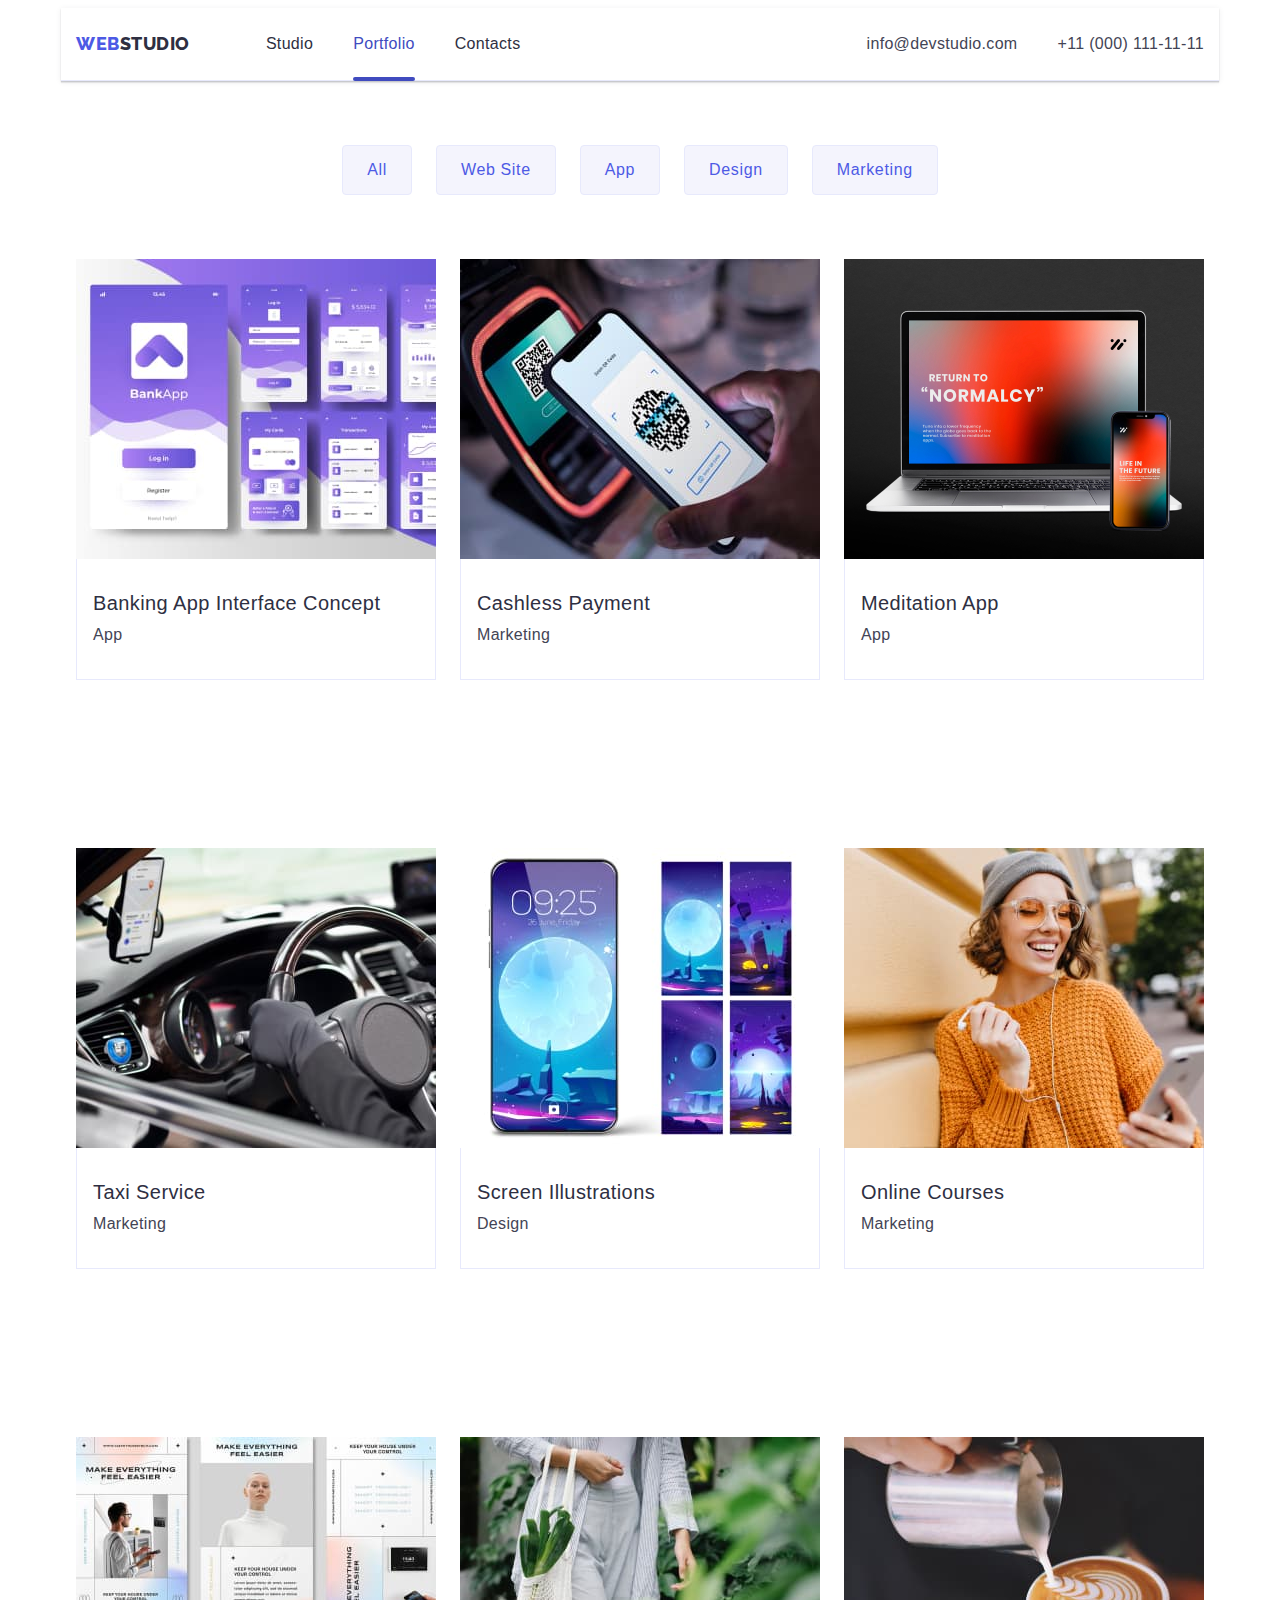
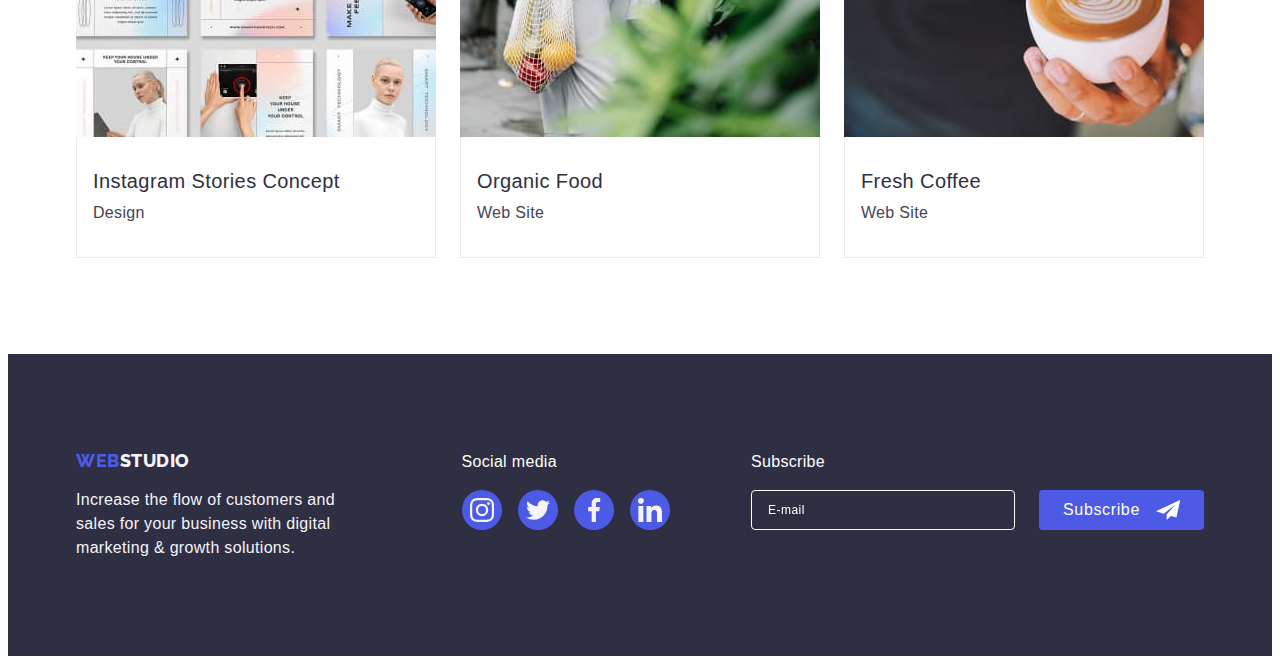
==== commit e6b435dc: "last commst" ====
--- a/portfolio.html
+++ b/portfolio.html
@@ -23,7 +23,7 @@
                     <li class="header-item"><a class="header-link link" href="">Contacts</a></li>
                 </ul>
                 </nav>
-                <address class="adress">
+                <address class="header-adress adress">
                     <ul class="adress-list list" >
                         <li class="adress-item">
                             <a class="adress-link link" href="mailto:info@devstudio.com">info@devstudio.com</a>
@@ -33,6 +33,66 @@
                         </li>
                     </ul>
                 </address>
+                <button class="open-burger-btn" type="button" data-menu-open>
+                    <svg class="burger-btn-svg" width="32" height="22">
+                        <use href="./images/icons.svg#icon-icon-menu"></use>
+                    </svg>
+                </button>
+            </div>
+            <!-- ------BURGER------- -->
+            <div class="burger-meny is-hidden" data-menu>
+                <div>
+                    <button class="close-burger-btn" type="button" data-menu-close><svg class="modal-btn-svg" width="8" height="8">
+                        <use href="./images/icons.svg#icon-krest"></use>
+                    </svg></button>
+                    <ul class="burger-list list">
+                        <li class="burger-item"><a class="header-link link " href="./index.html"> Studio</a></li>
+                        <li class="burger-item"><a class="header-link link activ mob-current" href="./portfolio.html">Portfolio</a></li>
+                        <li class="burger-item"><a class="header-link link" href="">Contacts</a></li>
+                    </ul>
+                </div>
+                <div class="burger-wrap">
+                    <address class="burger-adress adress">
+                        <ul class="burger-adress-list list" >
+                            <li class="burger-adress-item">
+                                <a class="burger-tell-link link" href="tel:+110001111111">+11 (000) 111-11-11</a>
+                            </li>
+                            <li class="burger-adress-item">
+                                <a class="burger-adress-link link" href="mailto:info@devstudio.com">info@devstudio.com</a>
+                            </li>
+                        </ul>
+                    </address>
+                    <ul class="team-icon list burger-soc">
+                        <li class="icon-item">
+                            <a class="icon-link link" href="" target="_blank" rel="noopener no-referrer">
+                                <svg class="icon-soc" width="16" height="16">
+                                    <use href="./images/icons.svg#icon-instagram-2"></use>
+                                </svg>
+                            </a>
+                        </li>
+                        <li class="icon-item">
+                            <a class="icon-link link" href="" target="_blank" rel="noopener no-referrer">
+                                <svg class="icon-soc" width="16" height="16">
+                                    <use href="./images/icons.svg#icon-twitter-1"></use>
+                                </svg>
+                            </a>
+                        </li>
+                        <li class="icon-item">
+                            <a class="icon-link link" href="" target="_blank" rel="noopener no-referrer">
+                                <svg class="icon-soc" width="16" height="16">
+                                    <use href="./images/icons.svg#icon-facebook-1"></use>
+                                </svg>
+                            </a>
+                        </li>
+                        <li class="icon-item">
+                            <a class="icon-link link" href="" target="_blank" rel="noopener no-referrer">
+                                <svg class="icon-soc" width="16" height="16">
+                                    <use href="./images/icons.svg#icon-linkedin-1"></use>
+                                </svg>
+                            </a>
+                        </li>
+                    </ul>
+                </div>
             </div>
         </header>
     
@@ -225,6 +285,8 @@
             </div>
         </div>
     </footer>
+    <script src="./js/modal.js"></script>
+    <script src="./js/menu.js"></script>
    
 </body>
 </html>--- a/css/styles.css
+++ b/css/styles.css
@@ -280,10 +280,10 @@
 .techno-text{
     font-size: 16px;
     line-height: 1.5;
-    letter-spacing: 0.32;
+    letter-spacing: 0.32px;
     color: var(--title-color);
     /* margin-bottom: 72px;  */
-    font-weight: 500;
+  
 }
 .techno-item:not(:last-child){
     margin-bottom: 72px;
@@ -532,16 +532,21 @@
     display: flex;
     flex-direction: column;
     align-items: center;
-  
-}
+    width: 100%;
+}
+   
 .footer-form{
     display: flex;
     align-items: center;
     flex-direction: column;
-
+    width: 100%;
+
+}
+.footer-label{
+    width: 100%;
 }
 .footer-input{
-    width: 398px;
+    width: 100%;
     height: 40px;
     border: 1px solid var(--main-color);
     border-radius: 4px;
@@ -632,9 +637,10 @@
 
 .card-set{
     display: flex;
+    flex-direction: column;
     flex-wrap: wrap;
-    row-gap: 48px;
-    column-gap: 24px;
+    /* row-gap: 48px;
+    column-gap: 24px; */
 }
 .card-wrap{
     position:relative;
@@ -661,7 +667,7 @@
 }
 
 .card{
-    width: calc((100% - 48px) / 3);
+    /* width: calc((100% - 48px) / 3); */
 
 }
 .banking-link{
@@ -676,6 +682,7 @@
     padding: 32px 16px;
     border: 1px solid #E7E9FC;
     border-top: none;
+    margin-bottom: 48px;
 }
 
 .banking-text{
@@ -687,13 +694,13 @@
     margin-bottom: 8px;
 }
 
-
 .banking-desc{
     font-size: 16px;
     line-height: 1.5;
     letter-spacing: 0.02em;
     color: var(--subtitle-color);
 }
+
 .backdrop{
     position: fixed;
     top: 0;
@@ -703,6 +710,7 @@
     height: 100%;
     background-color: rgba(46, 47, 66, 0.4);
     transition: opacity var(--transition), visibility var(--transition);
+    overflow-y: scroll;
    
 }
 .modal{
@@ -710,7 +718,8 @@
     top: 50%;
     left: 50%;
     transform: translate(-50%, -50%) scaleY(1);
-    width: 408px;
+    max-width: 408px;
+    width: calc((100% - 30px));
     min-height: 584px;
     background: #FCFCFC;
     box-shadow: 0px 1px 1px rgba(0, 0, 0, 0.14), 0px 1px 3px rgba(0, 0, 0, 0.12), 0px 2px 1px rgba(0, 0, 0, 0.2);
@@ -718,8 +727,9 @@
     transition: transform var(--transition);
     background: #FFFFFF;
     padding: 72px 24px 24px 24px;
-
-}
+   
+}
+
 .is-hidden{
      opacity: 0;
      visibility: hidden;
@@ -761,20 +771,20 @@
     font-size: 16px;
     line-height: 1.5;
     text-align: center;
-    letter-spacing: 0.02em;
+    letter-spacing: 0.32px;
     color: var(--title-color);
     margin-bottom: 16px;
 }
 .modal-field{
     display: flex;
     flex-direction: column;
-    max-width: 100%;
     margin-bottom: 8px;
+    width: 100%;
 }
 
 .form-input{
     font-family: inherit;
-    width: 360px;
+    width: 100%;
     height: 40px;
     border-radius: 4px;
     border: 1px solid rgba(46, 47, 66, 0.4);
@@ -816,7 +826,7 @@
     margin-bottom: 16px;
 }
 .form-textarea{
-    width: 360px;
+    width: 100%;
     height: 120px;
     border-radius: 4px;
     padding: 8px 16px;
@@ -923,7 +933,6 @@
     padding: 24px 24px 40px 40px;
     display: flex;
     flex-direction: column;
-    justify-content: space-between;
     overflow: auto;
 }
 .burger-item:not(:last-child){
@@ -950,10 +959,14 @@
     text-transform: capitalize;
     color: var(--title-color);
 }
+.burger-wrap{
+    margin-top: auto;
+}
 .burger-adress{
     display: flex;
     font-style: normal;
     align-items: center;
+    margin-bottom: 48px;
 }
 .burger-adress-list{
     display: flex;
@@ -993,10 +1006,15 @@
 }
 
 @media screen and (max-width: 427px) {
-.burger-tell-link{
-    font-size: 24px;
-}
-    }
+
+    .burger-tell-link{
+        font-size: 24px;
+    }
+   
+  
+}
+
+    
 
 @media screen and (min-width: 768px) {
     .container {
@@ -1046,11 +1064,12 @@
         flex-wrap: wrap;
     }
     .adress-link{
-        font-size: 16px;
-        line-height: 1.5;
+        font-size: 12px;
+        line-height: 1.2;
         letter-spacing: 0.02em;
         color: var(--subtitle-color);
         transition: color var(--transition);
+   
     }
     .adress-link:hover,
     .adress-link:focus{
@@ -1121,7 +1140,11 @@
         margin-bottom: unset;
     }
     /* ---TEAM----- */
-    
+    .footer-wrap,
+    .team-container,
+    .customers-container{
+        max-width: 584px;
+    }
     .team-list{
         column-gap: 24px;
        
@@ -1156,6 +1179,13 @@
         margin-bottom: 0;
         margin-right: 24px;
     }
+    .footer-box,
+    .footer-social{
+        align-items: unset;
+    }
+    .footer-button{
+        width: unset;
+    }
 
     /* ----PORTFOLIO----- */
     .section-top{
@@ -1167,7 +1197,23 @@
         gap: 24px;
         margin-bottom: 64px;
     }
-    
+    .filters-list{
+        flex-wrap: nowrap;
+    }
+    
+    .card-set{
+        flex-direction: row;
+        column-gap: 24px;
+        row-gap: 72px;
+    }
+    .banking-item{
+        width: calc((100% - 24px) / 2);
+    
+    }
+    .banking-add{
+        margin-bottom: 96px;
+    }
+
     }
     
     
@@ -1188,6 +1234,11 @@
     }
     .header-list{
         margin-left: 76px;
+    }
+    .adress-link{
+        font-size: 16px;
+        line-height: 1.5;
+        letter-spacing: 0.32px;
     }
       
     /* ---HERO---- */
@@ -1262,6 +1313,7 @@
         flex-direction: row;
         justify-content: space-between;
         gap: unset;
+        flex-wrap: nowrap;
     }
     .footer-box{
         align-items: unset;
@@ -1269,13 +1321,19 @@
     }
     .footer-social{
         align-items: unset;
+        margin-right: 80px;
        
     }
-}
-    
-    
-
-
-
-
-
+    /* -----PORTFOLIO------- */
+    .banking-item{
+        width: calc((100% - 48px) / 3);
+    
+    }
+}
+    
+    
+
+
+
+
+
